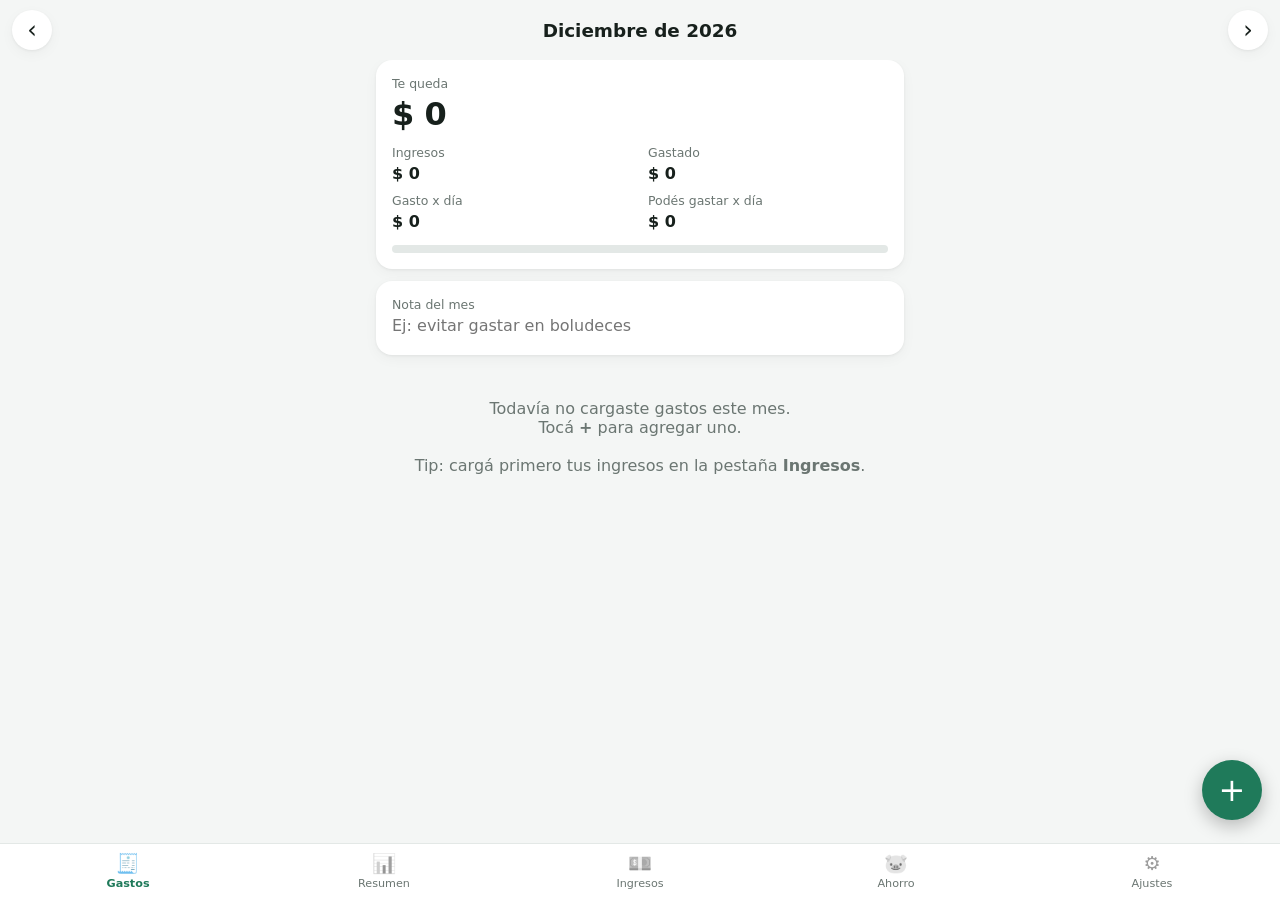
==== index.html @ 415136cd "Add files via upload" ====
<!doctype html>
<html lang="es">
<head>
<meta charset="utf-8">
<meta name="viewport" content="width=device-width, initial-scale=1, viewport-fit=cover">
<title>Mis Gastos</title>
<meta name="theme-color" content="#1f7a5a">
<meta name="apple-mobile-web-app-capable" content="yes">
<meta name="apple-mobile-web-app-status-bar-style" content="default">
<meta name="apple-mobile-web-app-title" content="Gastos">
<link rel="manifest" href="manifest.webmanifest">
<link rel="icon" href="icon.svg" type="image/svg+xml">
<link rel="apple-touch-icon" href="icon-192.png">
<link rel="stylesheet" href="styles.css">
</head>
<body>
<header class="top">
  <button class="nav-btn" id="prevMonth" aria-label="Mes anterior">‹</button>
  <h1 id="monthTitle">Mes</h1>
  <button class="nav-btn" id="nextMonth" aria-label="Mes siguiente">›</button>
</header>

<main>
  <!-- GASTOS -->
  <section class="view" id="view-gastos">
    <div class="summary card">
      <div class="sum-main">
        <span class="label">Te queda</span>
        <span class="big" id="sumRestante">$0</span>
      </div>
      <div class="sum-grid">
        <div><span class="label">Ingresos</span><b id="sumIngresos">$0</b></div>
        <div><span class="label">Gastado</span><b id="sumGastado">$0</b></div>
        <div><span class="label">Gasto x día</span><b id="sumPorDia">$0</b></div>
        <div><span class="label">Podés gastar x día</span><b id="sumDisponibleDia">$0</b></div>
      </div>
      <div class="bar"><div class="bar-fill" id="sumBar"></div></div>
    </div>
    <div class="note-box card" id="monthNoteBox">
      <label class="label" for="monthNote">Nota del mes</label>
      <textarea id="monthNote" rows="1" placeholder="Ej: evitar gastar en boludeces"></textarea>
    </div>
    <div id="gastosList"></div>
  </section>

  <!-- RESUMEN -->
  <section class="view" id="view-resumen" hidden>
    <div class="card">
      <h2>Por categoría</h2>
      <div id="catBreakdown"></div>
    </div>
    <div class="card">
      <h2>Cuánto quedó cada mes</h2>
      <div id="monthsHistory"></div>
    </div>
  </section>

  <!-- INGRESOS -->
  <section class="view" id="view-ingresos" hidden>
    <div class="card">
      <h2>Ingresos del mes</h2>
      <div id="ingresosList"></div>
      <button class="btn secondary full" id="addIngreso">+ Agregar ingreso</button>
      <button class="btn ghost full" id="copyIngresos">Copiar ingresos del mes anterior</button>
    </div>
    <div class="card">
      <h2>Gastos fijos</h2>
      <p class="muted">Copiá los gastos marcados como fijos (alquiler, expensas, servicios…) del mes anterior a este mes.</p>
      <button class="btn ghost full" id="copyFijos">Copiar gastos fijos del mes anterior</button>
    </div>
  </section>

  <!-- AHORRO -->
  <section class="view" id="view-ahorro" hidden>
    <div class="summary card">
      <div class="sum-main">
        <span class="label">Ahorro total</span>
        <span class="big" id="ahorroTotal">0</span>
      </div>
      <div id="ahorroOtras" class="muted"></div>
    </div>
    <div class="card">
      <div id="ahorrosList"></div>
      <button class="btn secondary full" id="addAhorro">+ Agregar cuenta de ahorro</button>
    </div>
  </section>

  <!-- AJUSTES -->
  <section class="view" id="view-ajustes" hidden>
    <div class="card">
      <h2>Backup en GitHub</h2>
      <p class="muted">Guarda una copia de tus datos en un <i>Gist secreto</i> de tu cuenta de GitHub. Así no se pierden si cambiás de celu y podés usar la app en varios dispositivos.</p>
      <label class="label" for="ghToken">Token de GitHub (permiso "gist")</label>
      <input id="ghToken" type="password" autocomplete="off" placeholder="ghp_...">
      <label class="label" for="ghGist">ID del Gist (se completa solo la primera vez)</label>
      <input id="ghGist" type="text" autocomplete="off" placeholder="vacío = crear uno nuevo">
      <div class="row">
        <button class="btn primary grow" id="ghSave">Conectar</button>
        <button class="btn ghost" id="ghDisconnect">Desconectar</button>
      </div>
      <p class="muted small" id="ghStatus"></p>
    </div>
    <div class="card">
      <h2>Categorías</h2>
      <div id="catsEdit" class="chips"></div>
      <div class="row">
        <input id="newCat" type="text" placeholder="Nueva categoría">
        <button class="btn secondary" id="addCat">Agregar</button>
      </div>
    </div>
    <div class="card">
      <h2>Exportar / importar</h2>
      <button class="btn ghost full" id="exportCsv">Descargar este mes en CSV (Excel)</button>
      <button class="btn ghost full" id="exportJson">Descargar backup completo (JSON)</button>
      <label class="btn ghost full file-btn">Importar backup (JSON)
        <input type="file" id="importJson" accept="application/json,.json" hidden>
      </label>
    </div>
  </section>
</main>

<button class="fab" id="fab" aria-label="Cargar gasto">+</button>

<nav class="tabs">
  <button data-view="gastos" class="active"><span>🧾</span>Gastos</button>
  <button data-view="resumen"><span>📊</span>Resumen</button>
  <button data-view="ingresos"><span>💵</span>Ingresos</button>
  <button data-view="ahorro"><span>🐷</span>Ahorro</button>
  <button data-view="ajustes"><span>⚙️</span>Ajustes</button>
</nav>

<!-- Hoja para cargar/editar -->
<div class="sheet-backdrop" id="sheetBackdrop" hidden></div>
<form class="sheet" id="sheet" hidden autocomplete="off">
  <div class="sheet-handle"></div>
  <h2 id="sheetTitle">Nuevo gasto</h2>
  <div id="sheetBody"></div>
  <div class="row">
    <button type="button" class="btn danger" id="sheetDelete" hidden>Borrar</button>
    <button type="button" class="btn ghost" id="sheetCancel">Cancelar</button>
    <button type="submit" class="btn primary grow">Guardar</button>
  </div>
</form>

<div class="toast" id="toast" hidden></div>

<script src="app.js"></script>
</body>
</html>
---- styles.css ----
:root {
  --bg: #f4f6f5;
  --card: #ffffff;
  --text: #17201c;
  --muted: #6b7672;
  --line: #e3e8e6;
  --primary: #1f7a5a;
  --primary-soft: #e3f2ec;
  --danger: #c0392b;
  --warn: #d98c1f;
  --shadow: 0 1px 3px rgba(0,0,0,.06), 0 4px 14px rgba(0,0,0,.04);
  color-scheme: light;
}
@media (prefers-color-scheme: dark) {
  :root {
    --bg: #101513;
    --card: #19201d;
    --text: #e8eeeb;
    --muted: #93a09b;
    --line: #2a3430;
    --primary: #3fb58a;
    --primary-soft: #1d3a2f;
    --danger: #ef6b5b;
    --warn: #f0a83e;
    --shadow: none;
    color-scheme: dark;
  }
}
* { box-sizing: border-box; }
html, body { margin: 0; }
body {
  font-family: system-ui, -apple-system, "Segoe UI", Roboto, sans-serif;
  background: var(--bg);
  color: var(--text);
  font-size: 16px;
  -webkit-tap-highlight-color: transparent;
  padding-bottom: calc(80px + env(safe-area-inset-bottom));
}
button, input, select, textarea { font: inherit; color: inherit; }

.top {
  position: sticky; top: 0; z-index: 5;
  display: flex; align-items: center; justify-content: space-between;
  padding: calc(10px + env(safe-area-inset-top)) 12px 10px;
  background: var(--bg);
}
.top h1 { font-size: 1.15rem; margin: 0; }
.nav-btn {
  width: 40px; height: 40px; border-radius: 50%;
  border: 0; background: var(--card); box-shadow: var(--shadow);
  font-size: 1.5rem; line-height: 1; cursor: pointer;
}

main { max-width: 560px; margin: 0 auto; padding: 0 16px; }
.card {
  background: var(--card); border-radius: 16px; padding: 16px;
  margin-bottom: 12px; box-shadow: var(--shadow);
}
.card h2 { font-size: 1rem; margin: 0 0 12px; }
.label { display: block; font-size: .78rem; color: var(--muted); margin-bottom: 4px; }
.muted { color: var(--muted); font-size: .9rem; margin: 0 0 12px; }
.small { font-size: .8rem; margin: 8px 0 0; }

.summary .sum-main { display: flex; flex-direction: column; margin-bottom: 12px; }
.big { font-size: 2rem; font-weight: 700; letter-spacing: -.5px; }
.big.neg { color: var(--danger); }
.sum-grid { display: grid; grid-template-columns: 1fr 1fr; gap: 10px 16px; }
.sum-grid b { font-size: 1rem; }
.sum-grid .usd { display: block; font-weight: 400; font-size: .78rem; color: var(--muted); }
.bar { height: 8px; background: var(--line); border-radius: 99px; overflow: hidden; margin-top: 14px; }
.bar-fill { height: 100%; width: 0; background: var(--primary); border-radius: 99px; transition: width .3s; }
.bar-fill.warn { background: var(--warn); }
.bar-fill.over { background: var(--danger); }

.note-box textarea {
  width: 100%; border: 0; background: transparent; resize: none; padding: 0; outline: none;
}

.day-group { margin: 16px 0 6px; font-size: .8rem; font-weight: 600; color: var(--muted); text-transform: uppercase; letter-spacing: .4px; }
.item {
  display: flex; align-items: center; gap: 12px;
  background: var(--card); border-radius: 14px; padding: 12px 14px; margin-bottom: 8px;
  box-shadow: var(--shadow); cursor: pointer; border: 0; width: 100%; text-align: left;
}
.item .dot { width: 36px; height: 36px; border-radius: 10px; flex: none; display: grid; place-items: center; font-size: .8rem; font-weight: 700; color: #fff; }
.item .mid { flex: 1; min-width: 0; }
.item .t { font-weight: 600; white-space: nowrap; overflow: hidden; text-overflow: ellipsis; }
.item .s { font-size: .8rem; color: var(--muted); white-space: nowrap; overflow: hidden; text-overflow: ellipsis; }
.item .amt { text-align: right; font-weight: 700; white-space: nowrap; }
.item .amt small { display: block; font-weight: 400; font-size: .75rem; color: var(--muted); }
.badge { display: inline-block; font-size: .65rem; padding: 1px 6px; border-radius: 99px; background: var(--primary-soft); color: var(--primary); margin-left: 4px; vertical-align: middle; }
.empty { text-align: center; color: var(--muted); padding: 32px 12px; }

.cat-row { margin-bottom: 12px; }
.cat-row .h { display: flex; justify-content: space-between; font-size: .9rem; margin-bottom: 4px; }
.cat-row .bar { margin-top: 0; height: 10px; }

.hist-row { display: flex; justify-content: space-between; padding: 8px 0; border-bottom: 1px solid var(--line); font-size: .9rem; }
.hist-row:last-child { border-bottom: 0; }
.hist-row small { display: block; color: var(--muted); font-size: .78rem; }
.hist-row b { align-self: center; }
.hist-row .neg { color: var(--danger); }

.line-item { display: flex; justify-content: space-between; align-items: center; padding: 10px 0; border-bottom: 1px solid var(--line); cursor: pointer; }
.line-item:last-of-type { border-bottom: 0; }

input[type=text], input[type=password], input[type=date], input[type=number], select {
  width: 100%; padding: 12px; border-radius: 12px; border: 1px solid var(--line);
  background: var(--bg); margin-bottom: 12px; outline: none;
}
input:focus, select:focus { border-color: var(--primary); }
.amount-input { font-size: 1.8rem; font-weight: 700; text-align: center; }

.row { display: flex; gap: 8px; align-items: center; }
.row input { margin-bottom: 0; }
.grow { flex: 1; }
.btn { border: 0; border-radius: 12px; padding: 12px 16px; font-weight: 600; cursor: pointer; }
.btn.full { width: 100%; display: block; margin-top: 8px; text-align: center; }
.btn.primary { background: var(--primary); color: #fff; }
.btn.secondary { background: var(--primary-soft); color: var(--primary); }
.btn.ghost { background: transparent; border: 1px solid var(--line); }
.btn.danger { background: transparent; color: var(--danger); border: 1px solid var(--danger); }
.file-btn { box-sizing: border-box; }

.chips { display: flex; flex-wrap: wrap; gap: 8px; margin-bottom: 12px; }
.chip {
  border: 1px solid var(--line); background: var(--bg); border-radius: 99px;
  padding: 8px 12px; font-size: .85rem; cursor: pointer;
}
.chip.on { background: var(--primary); color: #fff; border-color: var(--primary); }
.chip .x { margin-left: 6px; opacity: .6; }
.check { display: flex; align-items: center; gap: 8px; margin-bottom: 12px; font-size: .9rem; }
.check input { width: 20px; height: 20px; }

.fab {
  position: fixed; right: 18px; bottom: calc(80px + env(safe-area-inset-bottom));
  width: 60px; height: 60px; border-radius: 50%; border: 0;
  background: var(--primary); color: #fff; font-size: 2rem; line-height: 1;
  box-shadow: 0 6px 18px rgba(0,0,0,.25); cursor: pointer; z-index: 6;
}

.tabs {
  position: fixed; left: 0; right: 0; bottom: 0; z-index: 7;
  display: flex; background: var(--card); border-top: 1px solid var(--line);
  padding-bottom: env(safe-area-inset-bottom);
}
.tabs button {
  flex: 1; border: 0; background: none; padding: 8px 0 10px; font-size: .7rem; color: var(--muted);
  display: flex; flex-direction: column; align-items: center; gap: 2px; cursor: pointer;
}
.tabs button span { font-size: 1.2rem; filter: grayscale(1); opacity: .7; }
.tabs button.active { color: var(--primary); font-weight: 600; }
.tabs button.active span { filter: none; opacity: 1; }

.sheet-backdrop { position: fixed; inset: 0; background: rgba(0,0,0,.4); z-index: 10; }
.sheet {
  position: fixed; left: 0; right: 0; bottom: 0; z-index: 11;
  max-width: 560px; margin: 0 auto; max-height: 92vh; overflow-y: auto;
  background: var(--card); border-radius: 20px 20px 0 0;
  padding: 8px 16px calc(16px + env(safe-area-inset-bottom));
}
.sheet h2 { font-size: 1.1rem; margin: 8px 0 16px; }
.sheet-handle { width: 40px; height: 5px; border-radius: 99px; background: var(--line); margin: 4px auto 0; }

.toast {
  position: fixed; left: 50%; transform: translateX(-50%);
  bottom: calc(150px + env(safe-area-inset-bottom)); z-index: 20;
  background: var(--text); color: var(--bg); padding: 10px 16px; border-radius: 99px; font-size: .9rem;
  max-width: calc(100% - 32px);
}
[hidden] { display: none !important; }
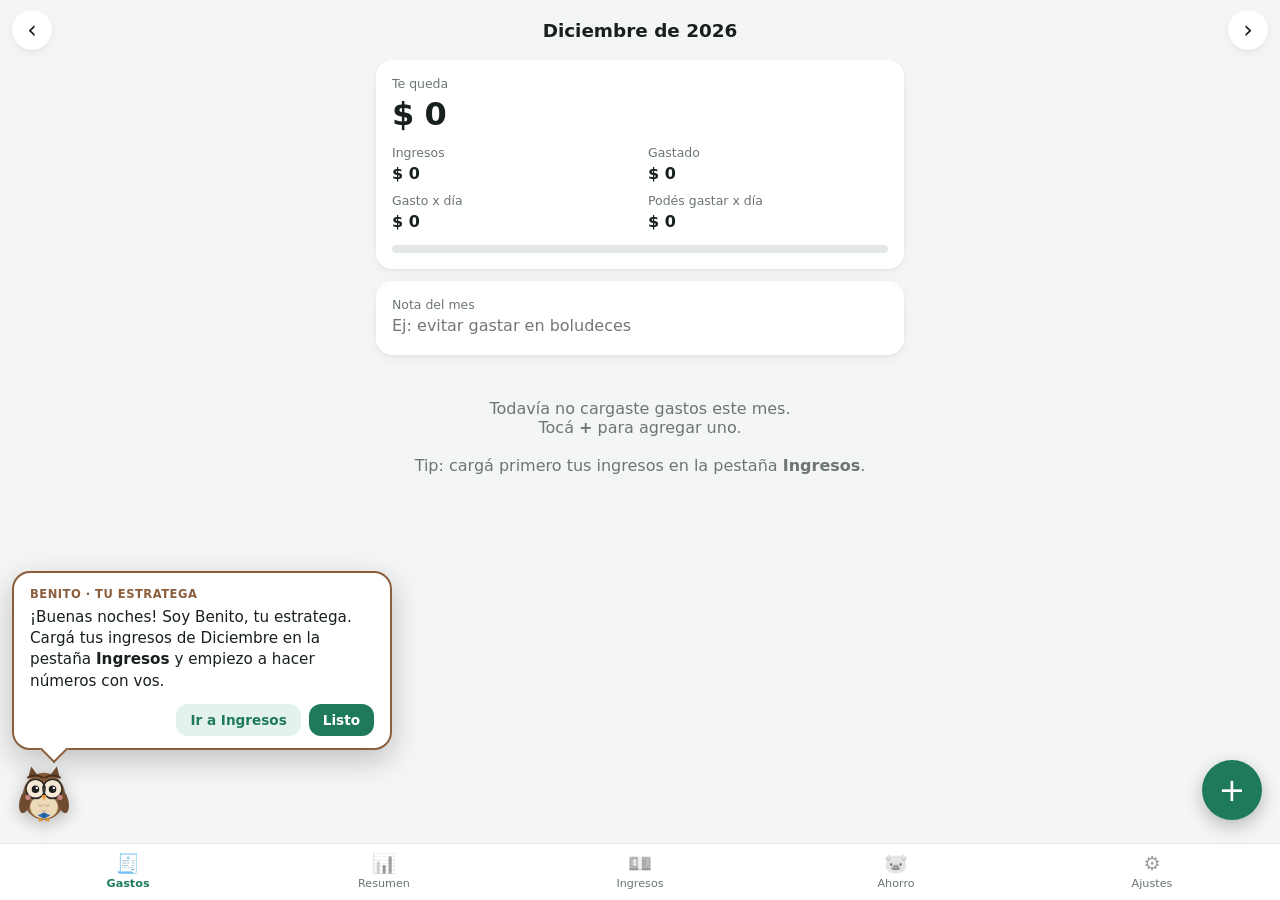
==== commit ab199ef5: "Add files via upload" ====
--- a/index.html
+++ b/index.html
@@ -46,6 +46,16 @@
   <!-- RESUMEN -->
   <section class="view" id="view-resumen" hidden>
     <div class="card">
+      <h2>🦉 Tu plan de mejora</h2>
+      <div id="planList"></div>
+      <div id="planLogrados"></div>
+    </div>
+    <div class="card">
+      <h2>Informes de fin de mes</h2>
+      <div id="informesList"></div>
+      <button class="btn ghost full" id="informePreliminar">Ver cómo viene este mes</button>
+    </div>
+    <div class="card">
       <h2>Por categoría</h2>
       <div id="catBreakdown"></div>
     </div>
@@ -88,12 +98,18 @@
   <!-- AJUSTES -->
   <section class="view" id="view-ajustes" hidden>
     <div class="card">
-      <h2>Backup en GitHub</h2>
-      <p class="muted">Guarda una copia de tus datos en un <i>Gist secreto</i> de tu cuenta de GitHub. Así no se pierden si cambiás de celu y podés usar la app en varios dispositivos.</p>
+      <h2>🦉 Tu estratega</h2>
+      <label class="label" for="metaAhorro">Meta de ahorro (% de tus ingresos)</label>
+      <input id="metaAhorro" type="number" inputmode="numeric" min="1" max="80" step="1">
+      <label class="check"><input id="hablarAlAbrir" type="checkbox"> Que Benito me hable al abrir la app</label>
+    </div>
+    <div class="card">
+      <h2>Sincronizar con GitHub</h2>
+      <p class="muted">Guarda tus datos en un <i>Gist secreto</i> de tu cuenta de GitHub. Conectá la compu y el celu con tu token y lo que cargues en uno aparece en el otro.</p>
       <label class="label" for="ghToken">Token de GitHub (permiso "gist")</label>
       <input id="ghToken" type="password" autocomplete="off" placeholder="ghp_...">
-      <label class="label" for="ghGist">ID del Gist (se completa solo la primera vez)</label>
-      <input id="ghGist" type="text" autocomplete="off" placeholder="vacío = crear uno nuevo">
+      <label class="label" for="ghGist">ID del Gist (se completa solo)</label>
+      <input id="ghGist" type="text" autocomplete="off" placeholder="dejalo vacío">
       <div class="row">
         <button class="btn primary grow" id="ghSave">Conectar</button>
         <button class="btn ghost" id="ghDisconnect">Desconectar</button>
@@ -144,6 +160,16 @@
 
 <div class="toast" id="toast" hidden></div>
 
+<!-- Informe mensual -->
+<div class="panel" id="informePanel" hidden>
+  <div class="panel-top">
+    <b>Informe mensual</b>
+    <button class="nav-btn" id="informeCerrar" aria-label="Cerrar">✕</button>
+  </div>
+  <div class="panel-body" id="informeBody"></div>
+</div>
+
+<script src="asesor.js"></script>
 <script src="app.js"></script>
 </body>
 </html>
--- a/styles.css
+++ b/styles.css
@@ -169,3 +169,73 @@
   max-width: calc(100% - 32px);
 }
 [hidden] { display: none !important; }
+.btn.chico { padding: 6px 10px; font-size: .8rem; border-radius: 10px; }
+
+/* ---------- Benito, el búho estratega ---------- */
+.buho {
+  position: fixed; left: 12px; bottom: calc(76px + env(safe-area-inset-bottom)); z-index: 8;
+  width: 64px; height: 64px; padding: 0; border: 0; background: none; cursor: pointer;
+  filter: drop-shadow(0 4px 8px rgba(0,0,0,.25));
+  animation: flotar 3.2s ease-in-out infinite;
+}
+.buho-svg { width: 100%; height: 100%; display: block; overflow: visible; }
+.buho.saltito { animation: saltito .45s ease-out, flotar 3.2s ease-in-out .45s infinite; }
+.buho .parpados rect { transform-box: fill-box; transform-origin: top; transform: scaleY(0); animation: parpadeo 4.5s infinite; }
+.buho .ceja { display: none; }
+.buho[data-mood="feliz"] .ceja-feliz, .buho[data-mood="atento"] .ceja-atento,
+.buho[data-mood="alerta"] .ceja-alerta, .buho[data-mood="pensando"] .ceja-pensando { display: inline; }
+.buho .mejillas { display: none; }
+.buho[data-mood="feliz"] .mejillas { display: inline; }
+.buho .pupilas { transition: transform .3s; }
+.buho[data-mood="pensando"] .pupilas { transform: translate(3px, -4px); }
+.buho[data-mood="alerta"] .pupilas { transform: scale(.8); transform-origin: 60px 55px; }
+@keyframes flotar { 0%, 100% { transform: translateY(0); } 50% { transform: translateY(-4px); } }
+@keyframes saltito { 0% { transform: translateY(0) scale(1); } 40% { transform: translateY(-12px) scale(1.06); } 100% { transform: translateY(0) scale(1); } }
+@keyframes parpadeo { 0%, 94%, 100% { transform: scaleY(0); } 97% { transform: scaleY(1); } }
+@media (prefers-reduced-motion: reduce) { .buho, .buho.saltito, .buho .parpados rect { animation: none; } }
+
+.burbuja {
+  position: fixed; left: 12px; right: 12px; z-index: 9; max-width: 380px;
+  bottom: calc(150px + env(safe-area-inset-bottom));
+  background: var(--card); color: var(--text); border-radius: 18px; padding: 14px 16px 12px;
+  box-shadow: 0 10px 30px rgba(0,0,0,.22); border: 2px solid #8b5e3c;
+  animation: aparecer .25s ease-out;
+}
+.burbuja::after {
+  content: ""; position: absolute; left: 30px; bottom: -11px; width: 18px; height: 18px;
+  background: var(--card); border-right: 2px solid #8b5e3c; border-bottom: 2px solid #8b5e3c;
+  transform: rotate(45deg);
+}
+.burbuja-nombre { font-size: .72rem; font-weight: 700; color: #8b5e3c; text-transform: uppercase; letter-spacing: .5px; margin-bottom: 6px; }
+.burbuja-texto { font-size: .95rem; line-height: 1.4; }
+.burbuja-pie { display: flex; align-items: center; gap: 8px; margin-top: 12px; justify-content: flex-end; }
+.burbuja-pie .btn { padding: 8px 14px; font-size: .85rem; }
+.burbuja-cont { margin-right: auto; font-size: .78rem; color: var(--muted); }
+@keyframes aparecer { from { opacity: 0; transform: translateY(8px) scale(.97); } to { opacity: 1; transform: none; } }
+@media (prefers-color-scheme: dark) { .burbuja, .burbuja::after { border-color: #c99a6b; } .burbuja-nombre { color: #c99a6b; } }
+
+/* Plan de mejora */
+.paso { border: 1px solid var(--line); border-radius: 14px; padding: 12px; margin-bottom: 10px; }
+.paso-t { font-weight: 600; margin-bottom: 4px; }
+.paso-s { font-size: .82rem; color: var(--muted); margin-top: 2px; }
+.paso .bar { margin-top: 8px; }
+.paso-pie { display: flex; justify-content: space-between; align-items: center; margin-top: 10px; gap: 8px; }
+.paso-racha { font-size: .8rem; letter-spacing: 1px; }
+details summary { cursor: pointer; font-size: .9rem; color: var(--muted); margin: 4px 0 6px; }
+
+/* Panel del informe */
+.panel { position: fixed; inset: 0; z-index: 15; background: var(--bg); overflow-y: auto; }
+.panel-top {
+  position: sticky; top: 0; display: flex; justify-content: space-between; align-items: center;
+  padding: calc(10px + env(safe-area-inset-top)) 16px 10px; background: var(--bg); z-index: 1;
+}
+.panel-body { max-width: 560px; margin: 0 auto; padding: 0 16px 32px; }
+.panel-body h3 { font-size: 1rem; margin: 20px 0 8px; }
+.panel-body .sum-grid { margin-top: 12px; }
+.panel-body .neg { color: var(--danger); }
+.informe-head { display: flex; gap: 12px; align-items: center; }
+.buho.mini { position: static; width: 72px; height: 72px; flex: none; animation: none; filter: none; }
+.informe-titular { margin: 4px 0 0; font-size: 1.05rem; font-weight: 600; line-height: 1.35; }
+.informe-lista { padding-left: 20px; margin: 0; }
+.informe-lista li { margin-bottom: 10px; line-height: 1.4; }
+body.sin-scroll { overflow: hidden; }
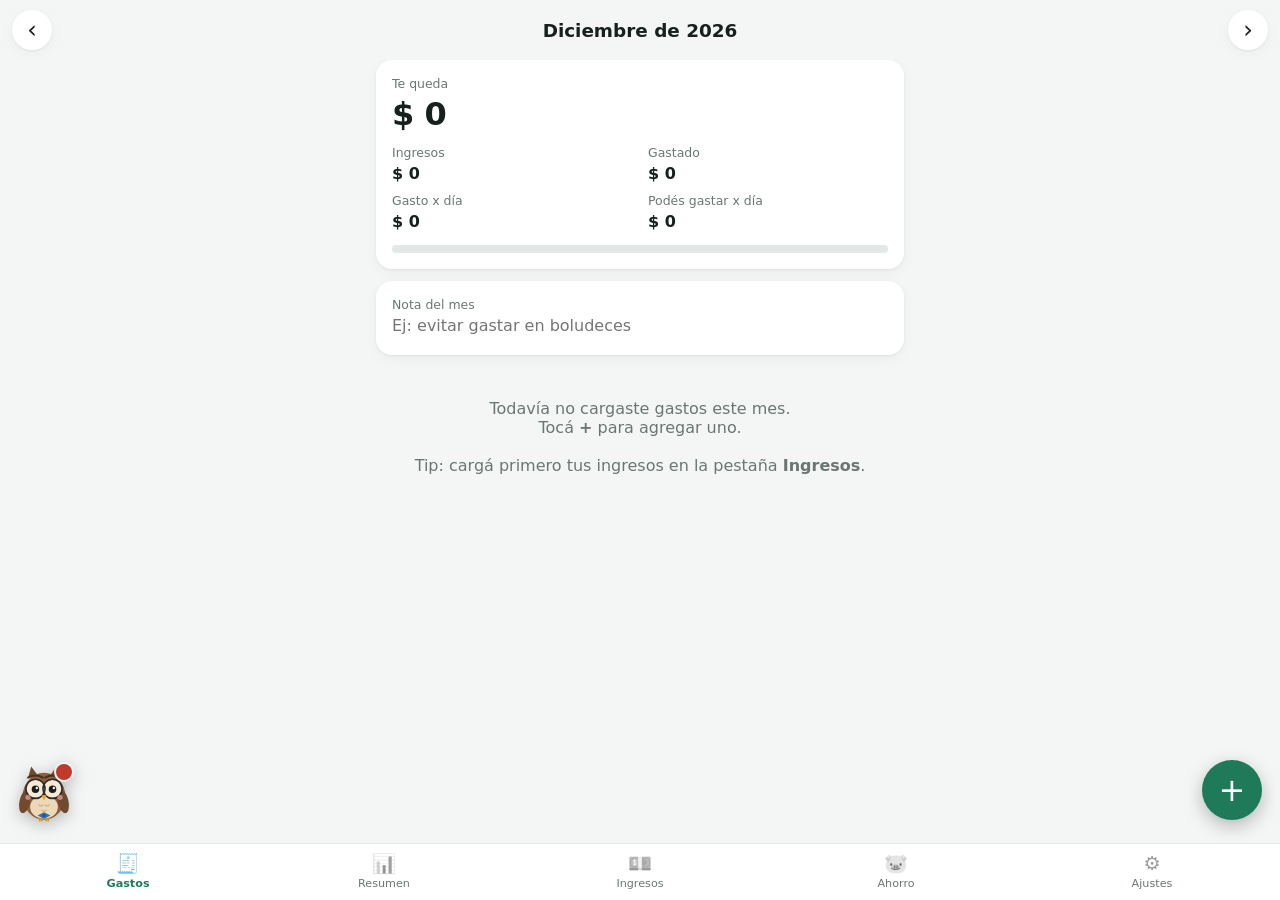
==== commit 07e26c49: "Add files via upload" ====
--- a/index.html
+++ b/index.html
@@ -101,7 +101,8 @@
       <h2>🦉 Tu estratega</h2>
       <label class="label" for="metaAhorro">Meta de ahorro (% de tus ingresos)</label>
       <input id="metaAhorro" type="number" inputmode="numeric" min="1" max="80" step="1">
-      <label class="check"><input id="hablarAlAbrir" type="checkbox"> Que Benito me hable al abrir la app</label>
+      <label class="check"><input id="hablarAlAbrir" type="checkbox"> Que el chat con Benito se abra solo al entrar a la app</label>
+      <p class="muted small">Si no lo tildás, Benito te avisa con un puntito rojo y le hablás cuando quieras.</p>
     </div>
     <div class="card">
       <h2>Sincronizar con GitHub</h2>
@@ -114,7 +115,9 @@
         <button class="btn primary grow" id="ghSave">Conectar</button>
         <button class="btn ghost" id="ghDisconnect">Desconectar</button>
       </div>
+      <button class="btn secondary full" id="ghSyncNow">Sincronizar ahora</button>
       <p class="muted small" id="ghStatus"></p>
+      <p class="muted small" id="ghInfo"></p>
     </div>
     <div class="card">
       <h2>Categorías</h2>
@@ -170,6 +173,7 @@
 </div>
 
 <script src="asesor.js"></script>
+<script src="benito-chat.js"></script>
 <script src="app.js"></script>
 </body>
 </html>
--- a/styles.css
+++ b/styles.css
@@ -194,25 +194,52 @@
 @keyframes parpadeo { 0%, 94%, 100% { transform: scaleY(0); } 97% { transform: scaleY(1); } }
 @media (prefers-reduced-motion: reduce) { .buho, .buho.saltito, .buho .parpados rect { animation: none; } }
 
-.burbuja {
-  position: fixed; left: 12px; right: 12px; z-index: 9; max-width: 380px;
-  bottom: calc(150px + env(safe-area-inset-bottom));
-  background: var(--card); color: var(--text); border-radius: 18px; padding: 14px 16px 12px;
-  box-shadow: 0 10px 30px rgba(0,0,0,.22); border: 2px solid #8b5e3c;
-  animation: aparecer .25s ease-out;
-}
-.burbuja::after {
-  content: ""; position: absolute; left: 30px; bottom: -11px; width: 18px; height: 18px;
-  background: var(--card); border-right: 2px solid #8b5e3c; border-bottom: 2px solid #8b5e3c;
-  transform: rotate(45deg);
-}
-.burbuja-nombre { font-size: .72rem; font-weight: 700; color: #8b5e3c; text-transform: uppercase; letter-spacing: .5px; margin-bottom: 6px; }
-.burbuja-texto { font-size: .95rem; line-height: 1.4; }
-.burbuja-pie { display: flex; align-items: center; gap: 8px; margin-top: 12px; justify-content: flex-end; }
-.burbuja-pie .btn { padding: 8px 14px; font-size: .85rem; }
-.burbuja-cont { margin-right: auto; font-size: .78rem; color: var(--muted); }
-@keyframes aparecer { from { opacity: 0; transform: translateY(8px) scale(.97); } to { opacity: 1; transform: none; } }
-@media (prefers-color-scheme: dark) { .burbuja, .burbuja::after { border-color: #c99a6b; } .burbuja-nombre { color: #c99a6b; } }
+/* Puntito de aviso: Benito tiene algo para contarte */
+.buho-aviso {
+  position: absolute; top: 2px; right: 2px; min-width: 20px; height: 20px; padding: 0 5px;
+  border-radius: 99px; background: var(--danger); color: #fff; border: 2px solid var(--bg);
+  font-size: .7rem; font-weight: 700; line-height: 16px; text-align: center;
+  animation: latido 2s ease-in-out infinite;
+}
+@keyframes latido { 0%, 100% { transform: scale(1); } 50% { transform: scale(1.15); } }
+body.chat-abierto .buho:not(.chat-buho), body.chat-abierto .fab { display: none; }
+
+/* Chat con Benito */
+.chat-backdrop { position: fixed; inset: 0; background: rgba(0,0,0,.4); z-index: 12; }
+.chat {
+  position: fixed; left: 0; right: 0; bottom: 0; z-index: 13;
+  max-width: 560px; margin: 0 auto;
+  height: min(86vh, 720px); height: min(86dvh, 720px);
+  display: flex; flex-direction: column;
+  background: var(--bg); border-radius: 20px 20px 0 0;
+  padding-bottom: env(safe-area-inset-bottom);
+  box-shadow: 0 -8px 30px rgba(0,0,0,.2);
+  animation: subir .25s ease-out;
+}
+@keyframes subir { from { transform: translateY(30px); opacity: 0; } to { transform: none; opacity: 1; } }
+.chat-top { display: flex; align-items: center; gap: 10px; padding: 10px 12px; border-bottom: 1px solid var(--line); }
+.buho.chat-buho { position: static; width: 46px; height: 46px; flex: none; animation: none; filter: none; }
+.chat-titulo { flex: 1; display: flex; flex-direction: column; line-height: 1.2; }
+.chat-titulo span { font-size: .78rem; color: var(--muted); }
+.chat-msgs { flex: 1; overflow-y: auto; padding: 14px 12px; display: flex; flex-direction: column; gap: 8px; }
+.msg { max-width: 85%; padding: 10px 13px; border-radius: 16px; line-height: 1.4; font-size: .94rem; overflow-wrap: anywhere; }
+.msg.benito { align-self: flex-start; background: var(--card); border-bottom-left-radius: 4px; box-shadow: var(--shadow); }
+.msg.yo { align-self: flex-end; background: var(--primary); color: #fff; border-bottom-right-radius: 4px; }
+.msg small { color: var(--muted); }
+.msg-acc { display: block; margin-top: 8px; }
+.msg-acc:disabled { opacity: .5; }
+.escribiendo { display: flex; gap: 4px; padding: 14px; }
+.escribiendo span { width: 7px; height: 7px; border-radius: 50%; background: var(--muted); animation: puntos 1s infinite; }
+.escribiendo span:nth-child(2) { animation-delay: .15s; }
+.escribiendo span:nth-child(3) { animation-delay: .3s; }
+@keyframes puntos { 0%, 60%, 100% { opacity: .3; transform: translateY(0); } 30% { opacity: 1; transform: translateY(-3px); } }
+.chat-chips { display: flex; gap: 6px; overflow-x: auto; padding: 8px 12px; scrollbar-width: none; }
+.chat-chips::-webkit-scrollbar { display: none; }
+.chat-chips .chip { white-space: nowrap; flex: none; background: var(--card); }
+.chat-form { display: flex; gap: 8px; padding: 8px 12px 12px; }
+.chat-form input { flex: 1; margin: 0; background: var(--card); }
+.chat-form .btn { padding: 12px 16px; }
+@media (prefers-reduced-motion: reduce) { .chat, .buho-aviso, .escribiendo span { animation: none; } }
 
 /* Plan de mejora */
 .paso { border: 1px solid var(--line); border-radius: 14px; padding: 12px; margin-bottom: 10px; }
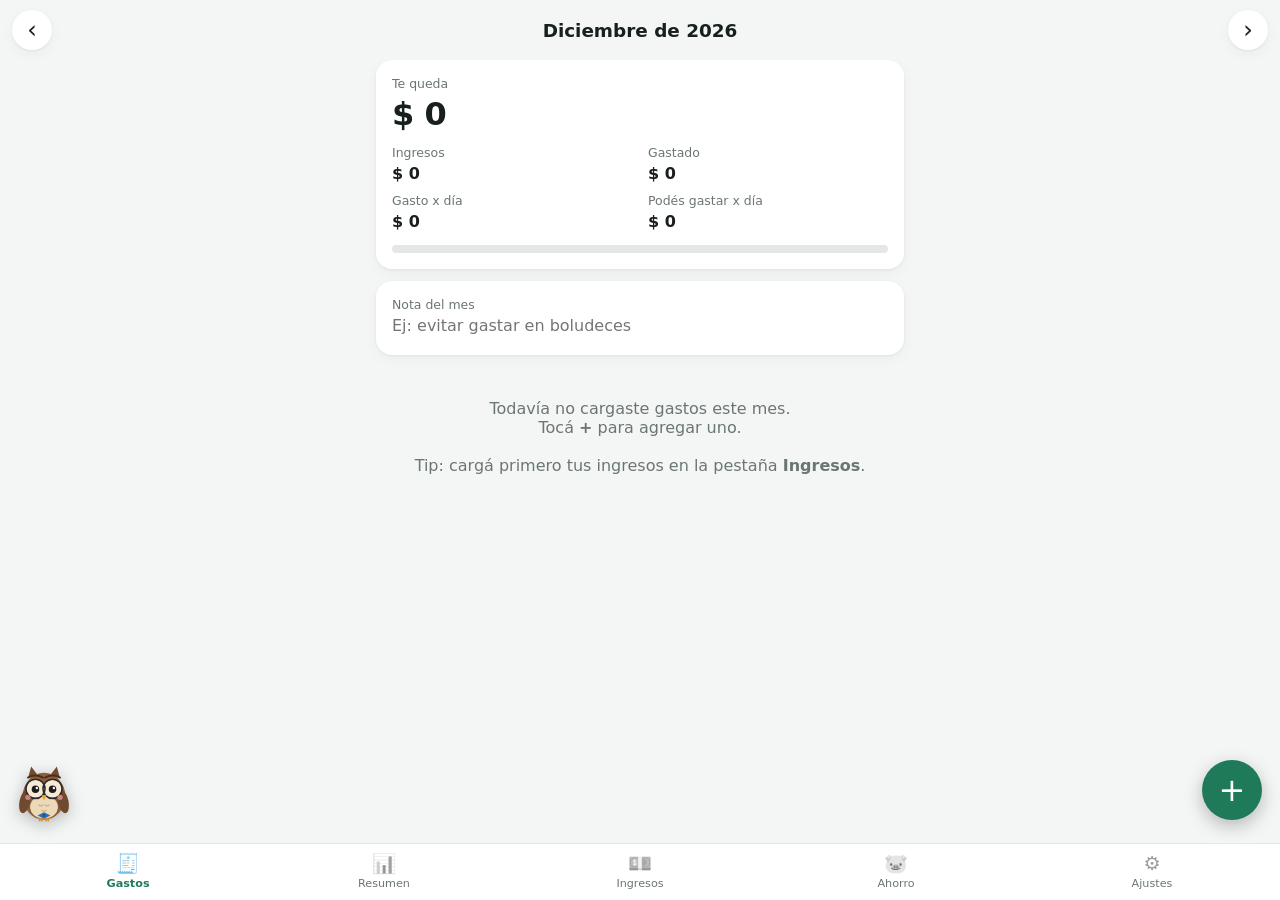
==== commit 5f621f4f: "Add files via upload" ====
--- a/index.html
+++ b/index.html
@@ -100,9 +100,13 @@
     <div class="card">
       <h2>🦉 Tu estratega</h2>
       <label class="label" for="metaAhorro">Meta de ahorro (% de tus ingresos)</label>
-      <input id="metaAhorro" type="number" inputmode="numeric" min="1" max="80" step="1">
+      <input id="metaAhorro" type="number" inputmode="numeric" min="0" max="80" step="1">
+      <p class="muted small" style="margin-bottom:14px">Con 10% ya estás muy bien. Si un mes no da, poné 0: Benito no te va a apurar.</p>
+      <label class="label" for="inflacion">Inflación mensual estimada (%)</label>
+      <input id="inflacion" type="text" inputmode="decimal" autocomplete="off">
+      <p class="muted small" style="margin-bottom:14px">Benito la usa para comparar meses sin contarte los aumentos como si fueran gasto de más. Actualizala cuando salga el dato del INDEC (septiembre 2026: 1,9%).</p>
       <label class="check"><input id="hablarAlAbrir" type="checkbox"> Que el chat con Benito se abra solo al entrar a la app</label>
-      <p class="muted small">Si no lo tildás, Benito te avisa con un puntito rojo y le hablás cuando quieras.</p>
+      <p class="muted small">Si no lo tildás, Benito solo muestra un puntito cuando tiene un informe nuevo. Le hablás cuando quieras.</p>
     </div>
     <div class="card">
       <h2>Sincronizar con GitHub</h2>
